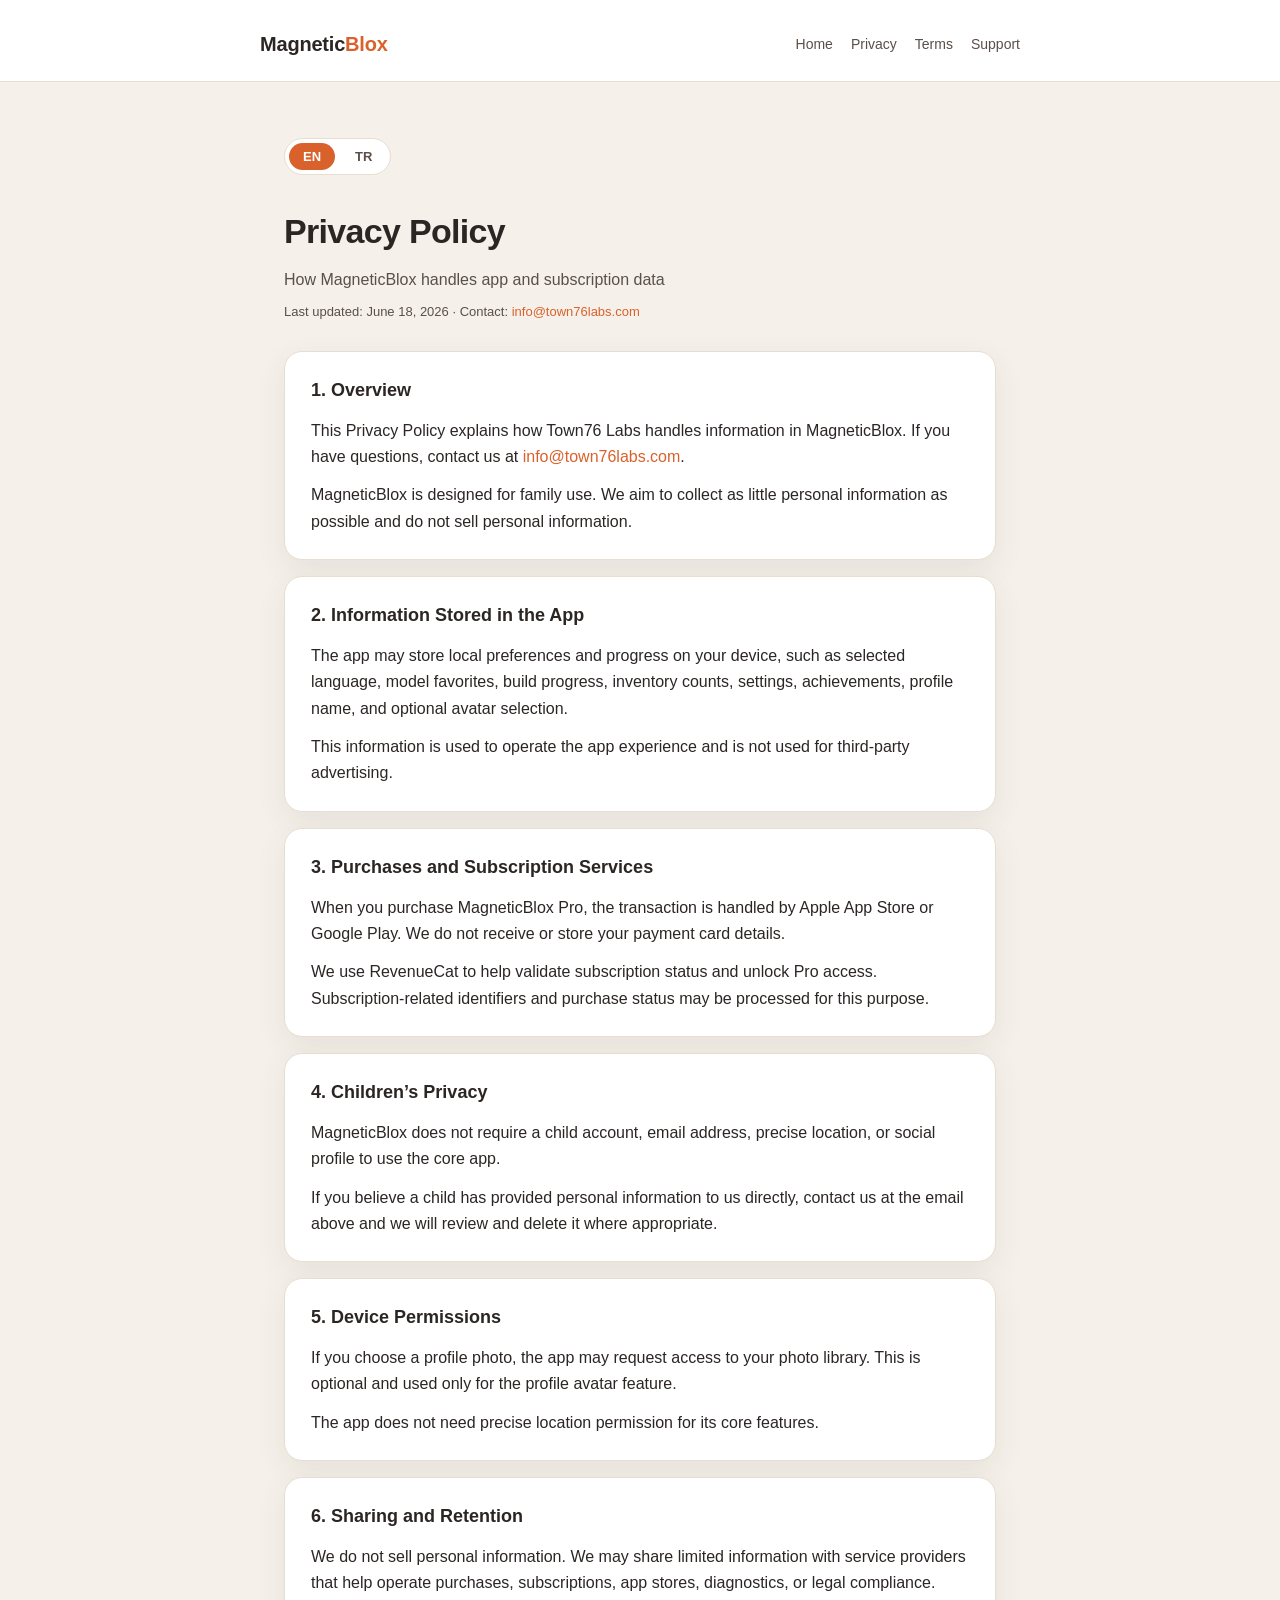
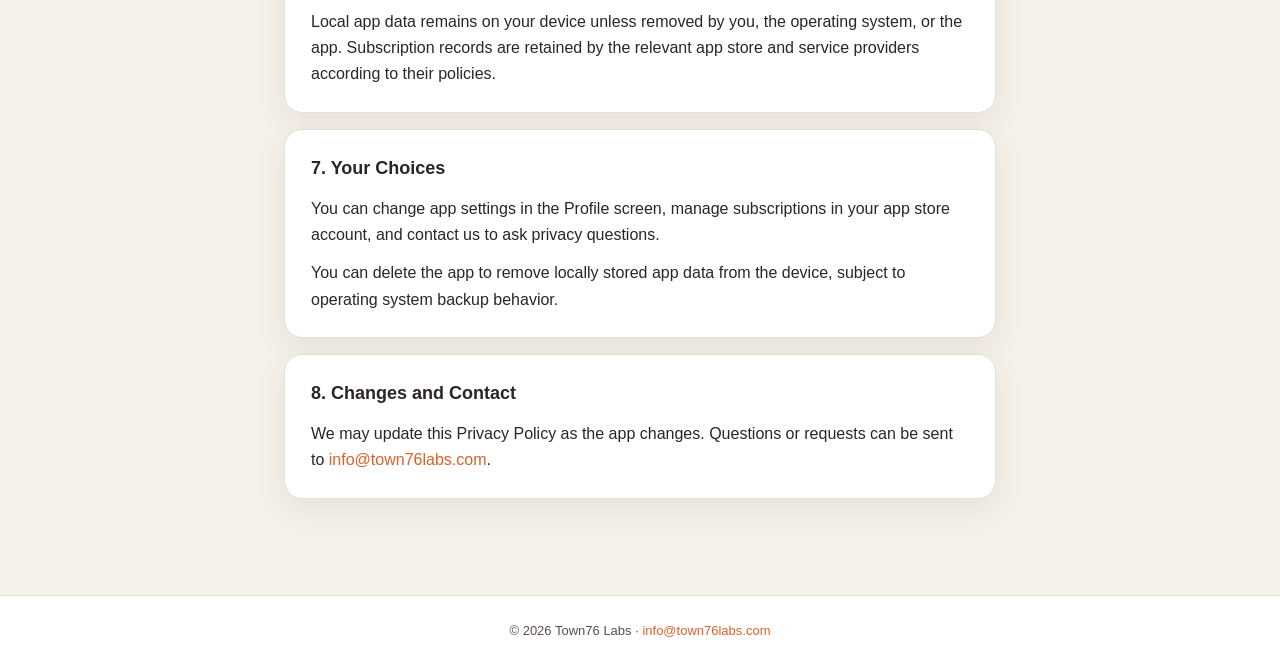
==== privacy/index.html @ 29a7c2a2 "Initial site: marketing landing, privacy, terms, support (EN/TR)" ====
<!doctype html>
<html lang="en">
<head>
  <meta charset="utf-8" />
  <meta name="viewport" content="width=device-width, initial-scale=1" />
  <title>Privacy Policy — MagneticBlox</title>
  <meta name="description" content="How MagneticBlox handles app and subscription data." />
  <link rel="stylesheet" href="../assets/styles.css" />
</head>
<body>
  <header class="site-header">
    <div class="site-header__inner">
      <div class="brand"><a href="../" style="color:inherit;text-decoration:none;">Magnetic<span>Blox</span></a></div>
      <nav class="site-nav">
        <a href="../">Home</a>
        <a href="../privacy/">Privacy</a>
        <a href="../terms/">Terms</a>
        <a href="../support/">Support</a>
      </nav>
    </div>
  </header>

  <main>
    <div class="lang-switch" role="tablist" aria-label="Language">
      <button type="button" data-lang="en">EN</button>
      <button type="button" data-lang="tr">TR</button>
    </div>

    <div class="lang-block active" data-lang="en">
      <h1>Privacy Policy</h1>
      <p class="subtitle">How MagneticBlox handles app and subscription data</p>
      <p class="meta">Last updated: June 18, 2026 · Contact: <a href="mailto:info@town76labs.com">info@town76labs.com</a></p>

      <section class="legal-section">
        <h2>1. Overview</h2>
        <p>This Privacy Policy explains how Town76 Labs handles information in MagneticBlox. If you have questions, contact us at <a href="mailto:info@town76labs.com">info@town76labs.com</a>.</p>
        <p>MagneticBlox is designed for family use. We aim to collect as little personal information as possible and do not sell personal information.</p>
      </section>

      <section class="legal-section">
        <h2>2. Information Stored in the App</h2>
        <p>The app may store local preferences and progress on your device, such as selected language, model favorites, build progress, inventory counts, settings, achievements, profile name, and optional avatar selection.</p>
        <p>This information is used to operate the app experience and is not used for third-party advertising.</p>
      </section>

      <section class="legal-section">
        <h2>3. Purchases and Subscription Services</h2>
        <p>When you purchase MagneticBlox Pro, the transaction is handled by Apple App Store or Google Play. We do not receive or store your payment card details.</p>
        <p>We use RevenueCat to help validate subscription status and unlock Pro access. Subscription-related identifiers and purchase status may be processed for this purpose.</p>
      </section>

      <section class="legal-section">
        <h2>4. Children&rsquo;s Privacy</h2>
        <p>MagneticBlox does not require a child account, email address, precise location, or social profile to use the core app.</p>
        <p>If you believe a child has provided personal information to us directly, contact us at the email above and we will review and delete it where appropriate.</p>
      </section>

      <section class="legal-section">
        <h2>5. Device Permissions</h2>
        <p>If you choose a profile photo, the app may request access to your photo library. This is optional and used only for the profile avatar feature.</p>
        <p>The app does not need precise location permission for its core features.</p>
      </section>

      <section class="legal-section">
        <h2>6. Sharing and Retention</h2>
        <p>We do not sell personal information. We may share limited information with service providers that help operate purchases, subscriptions, app stores, diagnostics, or legal compliance.</p>
        <p>Local app data remains on your device unless removed by you, the operating system, or the app. Subscription records are retained by the relevant app store and service providers according to their policies.</p>
      </section>

      <section class="legal-section">
        <h2>7. Your Choices</h2>
        <p>You can change app settings in the Profile screen, manage subscriptions in your app store account, and contact us to ask privacy questions.</p>
        <p>You can delete the app to remove locally stored app data from the device, subject to operating system backup behavior.</p>
      </section>

      <section class="legal-section">
        <h2>8. Changes and Contact</h2>
        <p>We may update this Privacy Policy as the app changes. Questions or requests can be sent to <a href="mailto:info@town76labs.com">info@town76labs.com</a>.</p>
      </section>
    </div>

    <div class="lang-block" data-lang="tr">
      <h1>Gizlilik Politikası</h1>
      <p class="subtitle">MagneticBlox uygulama ve abonelik verilerini nasıl ele alır</p>
      <p class="meta">Son güncelleme: 18 Haziran 2026 · İletişim: <a href="mailto:info@town76labs.com">info@town76labs.com</a></p>

      <section class="legal-section">
        <h2>1. Genel Bakış</h2>
        <p>Bu Gizlilik Politikası, Town76 Labs&rsquo;ın MagneticBlox içindeki bilgileri nasıl ele aldığını açıklar. Sorularınız için bize <a href="mailto:info@town76labs.com">info@town76labs.com</a> adresinden ulaşabilirsiniz.</p>
        <p>MagneticBlox aile kullanımı için tasarlanmıştır. Mümkün olduğunca az kişisel bilgi toplamayı hedefleriz ve kişisel bilgileri satmayız.</p>
      </section>

      <section class="legal-section">
        <h2>2. Uygulamada Saklanan Bilgiler</h2>
        <p>Uygulama; seçili dil, favori modeller, inşa ilerlemesi, envanter adetleri, ayarlar, başarımlar, profil adı ve isteğe bağlı avatar seçimi gibi tercih ve ilerleme bilgilerini cihazınızda yerel olarak saklayabilir.</p>
        <p>Bu bilgiler uygulama deneyimini çalıştırmak için kullanılır ve üçüncü taraf reklamcılık için kullanılmaz.</p>
      </section>

      <section class="legal-section">
        <h2>3. Satın Almalar ve Abonelik Hizmetleri</h2>
        <p>MagneticBlox Pro satın aldığınızda işlem Apple App Store veya Google Play tarafından yürütülür. Ödeme kartı bilgilerinizi almayız veya saklamayız.</p>
        <p>Abonelik durumunu doğrulamak ve Pro erişimini açmak için RevenueCat kullanırız. Bu amaçla abonelikle ilgili tanımlayıcılar ve satın alma durumu işlenebilir.</p>
      </section>

      <section class="legal-section">
        <h2>4. Çocukların Gizliliği</h2>
        <p>MagneticBlox, temel uygulama kullanımı için çocuk hesabı, e-posta adresi, hassas konum veya sosyal profil gerektirmez.</p>
        <p>Bir çocuğun doğrudan bize kişisel bilgi verdiğini düşünüyorsanız yukarıdaki e-posta adresinden bizimle iletişime geçin; uygun olduğunda inceleyip sileriz.</p>
      </section>

      <section class="legal-section">
        <h2>5. Cihaz İzinleri</h2>
        <p>Profil fotoğrafı seçerseniz uygulama fotoğraf kitaplığınıza erişim izni isteyebilir. Bu isteğe bağlıdır ve yalnızca profil avatarı özelliği için kullanılır.</p>
        <p>Uygulamanın temel özellikleri için hassas konum izni gerekmez.</p>
      </section>

      <section class="legal-section">
        <h2>6. Paylaşım ve Saklama</h2>
        <p>Kişisel bilgileri satmayız. Satın alma, abonelik, uygulama mağazası, tanılama veya hukuki uyumluluk süreçlerine yardımcı olan hizmet sağlayıcılarla sınırlı bilgi paylaşabiliriz.</p>
        <p>Yerel uygulama verileri siz, işletim sistemi veya uygulama kaldırmadıkça cihazınızda kalır. Abonelik kayıtları ilgili uygulama mağazası ve hizmet sağlayıcılar tarafından kendi politikalarına göre saklanır.</p>
      </section>

      <section class="legal-section">
        <h2>7. Seçimleriniz</h2>
        <p>Profil ekranından uygulama ayarlarını değiştirebilir, abonelikleri uygulama mağazası hesabınızdan yönetebilir ve gizlilik soruları için bizimle iletişime geçebilirsiniz.</p>
        <p>Uygulamayı silerek, işletim sistemi yedekleme davranışları saklı kalmak üzere, cihazda yerel olarak saklanan uygulama verilerini kaldırabilirsiniz.</p>
      </section>

      <section class="legal-section">
        <h2>8. Değişiklikler ve İletişim</h2>
        <p>Uygulama değiştikçe bu Gizlilik Politikasını güncelleyebiliriz. Sorularınızı veya taleplerinizi <a href="mailto:info@town76labs.com">info@town76labs.com</a> adresine gönderebilirsiniz.</p>
      </section>
    </div>
  </main>

  <footer>
    <div>© 2026 Town76 Labs · <a href="mailto:info@town76labs.com">info@town76labs.com</a></div>
  </footer>

  <script src="../assets/lang.js"></script>
</body>
</html>
---- assets/styles.css ----
:root {
  --bg: #f5f1ea;
  --surface: #ffffff;
  --ink: #2b2624;
  --ink-soft: #5a4f49;
  --accent: #d9612b;
  --accent-soft: #f4d6c4;
  --border: #e7ddd1;
  --radius: 18px;
  --shadow: 0 10px 30px rgba(60, 35, 20, 0.08);
  --max-width: 760px;
}

* { box-sizing: border-box; }

html, body {
  margin: 0;
  padding: 0;
  background: var(--bg);
  color: var(--ink);
  font-family: -apple-system, BlinkMacSystemFont, "Inter", "Segoe UI", Roboto, "Helvetica Neue", sans-serif;
  line-height: 1.65;
  -webkit-font-smoothing: antialiased;
}

a { color: var(--accent); text-decoration: none; }
a:hover { text-decoration: underline; }

header.site-header {
  padding: 28px 24px 20px;
  border-bottom: 1px solid var(--border);
  background: var(--surface);
}

.site-header__inner {
  max-width: var(--max-width);
  margin: 0 auto;
  display: flex;
  justify-content: space-between;
  align-items: center;
  flex-wrap: wrap;
  gap: 16px;
}

.brand {
  font-weight: 700;
  font-size: 20px;
  letter-spacing: -0.01em;
  color: var(--ink);
}

.brand span { color: var(--accent); }

nav.site-nav {
  display: flex;
  gap: 18px;
  flex-wrap: wrap;
}

nav.site-nav a {
  color: var(--ink-soft);
  font-weight: 500;
  font-size: 14px;
}

main {
  max-width: var(--max-width);
  margin: 0 auto;
  padding: 48px 24px 80px;
}

h1 {
  font-size: 34px;
  letter-spacing: -0.02em;
  margin: 0 0 8px;
}

.subtitle {
  color: var(--ink-soft);
  font-size: 16px;
  margin: 0 0 8px;
}

.meta {
  color: var(--ink-soft);
  font-size: 13px;
  margin: 0 0 28px;
}

.lang-switch {
  display: inline-flex;
  gap: 6px;
  background: var(--surface);
  padding: 4px;
  border-radius: 999px;
  border: 1px solid var(--border);
  margin: 8px 0 28px;
}

.lang-switch button {
  appearance: none;
  border: 0;
  background: transparent;
  padding: 6px 14px;
  border-radius: 999px;
  cursor: pointer;
  font-size: 13px;
  font-weight: 600;
  color: var(--ink-soft);
}

.lang-switch button.active {
  background: var(--accent);
  color: #fff;
}

section.legal-section {
  background: var(--surface);
  border: 1px solid var(--border);
  border-radius: var(--radius);
  padding: 24px 26px;
  margin: 0 0 16px;
  box-shadow: var(--shadow);
}

section.legal-section h2 {
  font-size: 18px;
  margin: 0 0 12px;
  color: var(--ink);
}

section.legal-section p {
  margin: 0 0 12px;
  color: var(--ink);
}

section.legal-section p:last-child { margin-bottom: 0; }

.lang-block { display: none; }
.lang-block.active { display: block; }

footer {
  border-top: 1px solid var(--border);
  padding: 24px;
  text-align: center;
  color: var(--ink-soft);
  font-size: 13px;
  background: var(--surface);
}

/* Landing page */
.hero {
  text-align: center;
  padding: 24px 0 8px;
}

.hero h1 {
  font-size: 44px;
  margin-bottom: 12px;
}

.hero p {
  font-size: 18px;
  color: var(--ink-soft);
  max-width: 540px;
  margin: 0 auto 20px;
}

.feature-grid {
  display: grid;
  grid-template-columns: repeat(auto-fit, minmax(220px, 1fr));
  gap: 14px;
  margin: 32px 0;
}

.feature {
  background: var(--surface);
  border: 1px solid var(--border);
  border-radius: var(--radius);
  padding: 20px;
  box-shadow: var(--shadow);
}

.feature h3 {
  font-size: 16px;
  margin: 0 0 6px;
  color: var(--accent);
}

.feature p {
  margin: 0;
  color: var(--ink-soft);
  font-size: 14px;
}

.cta-row {
  display: flex;
  gap: 12px;
  justify-content: center;
  flex-wrap: wrap;
  margin: 24px 0;
}

.cta {
  background: var(--accent);
  color: #fff;
  padding: 12px 22px;
  border-radius: 999px;
  font-weight: 600;
  font-size: 15px;
}

.cta.secondary {
  background: var(--accent-soft);
  color: var(--ink);
}

.support-card {
  background: var(--surface);
  border: 1px solid var(--border);
  border-radius: var(--radius);
  padding: 24px 26px;
  margin: 0 0 16px;
  box-shadow: var(--shadow);
}

.support-card h2 { margin: 0 0 8px; font-size: 18px; }
.support-card p { margin: 0 0 8px; color: var(--ink); }
.contact-email {
  display: inline-block;
  margin-top: 8px;
  font-weight: 600;
}

@media (max-width: 560px) {
  h1 { font-size: 28px; }
  .hero h1 { font-size: 34px; }
  main { padding: 32px 18px 64px; }
  section.legal-section { padding: 20px; }
}
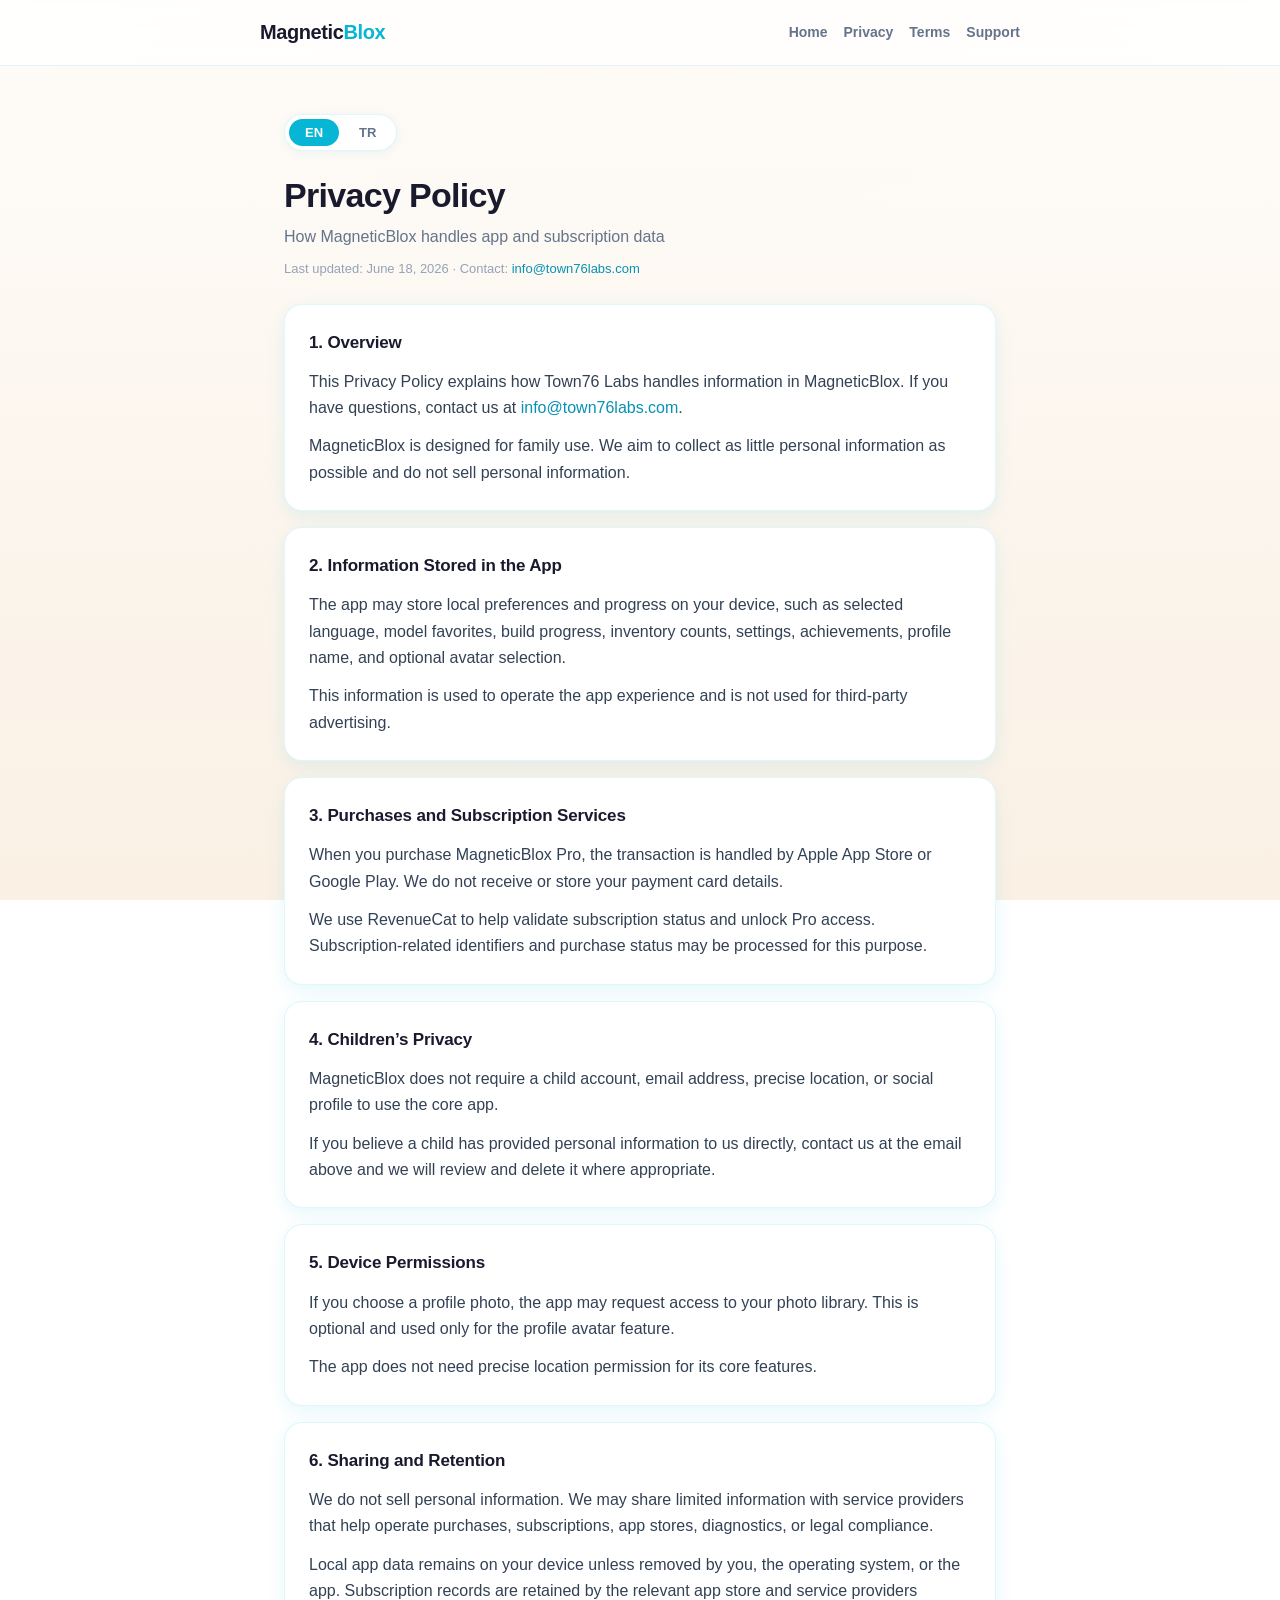
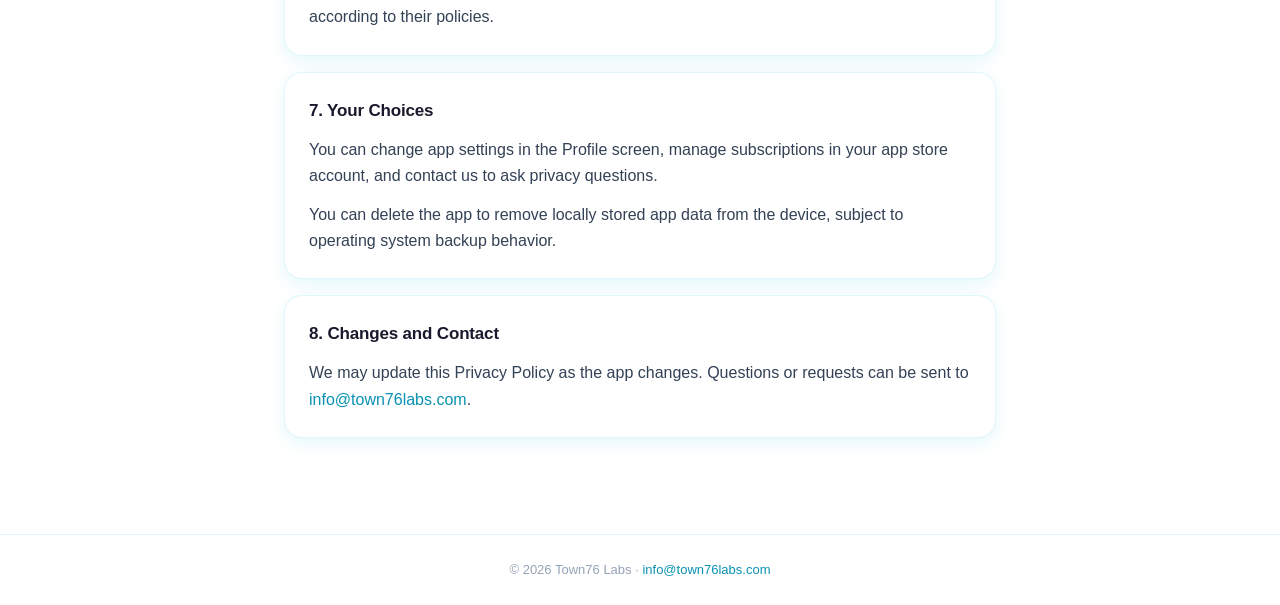
==== commit 45fbdba0: "Match app brand palette (teal) and unify vertical spacing rhythm" ====
--- a/privacy/index.html
+++ b/privacy/index.html
@@ -10,7 +10,7 @@
 <body>
   <header class="site-header">
     <div class="site-header__inner">
-      <div class="brand"><a href="../" style="color:inherit;text-decoration:none;">Magnetic<span>Blox</span></a></div>
+      <div class="brand"><a href="../">Magnetic<span>Blox</span></a></div>
       <nav class="site-nav">
         <a href="../">Home</a>
         <a href="../privacy/">Privacy</a>
@@ -27,9 +27,11 @@
     </div>
 
     <div class="lang-block active" data-lang="en">
-      <h1>Privacy Policy</h1>
-      <p class="subtitle">How MagneticBlox handles app and subscription data</p>
-      <p class="meta">Last updated: June 18, 2026 · Contact: <a href="mailto:info@town76labs.com">info@town76labs.com</a></p>
+      <header class="page-head">
+        <h1>Privacy Policy</h1>
+        <p class="subtitle">How MagneticBlox handles app and subscription data</p>
+        <p class="meta">Last updated: June 18, 2026 · Contact: <a href="mailto:info@town76labs.com">info@town76labs.com</a></p>
+      </header>
 
       <section class="legal-section">
         <h2>1. Overview</h2>
@@ -80,9 +82,11 @@
     </div>
 
     <div class="lang-block" data-lang="tr">
-      <h1>Gizlilik Politikası</h1>
-      <p class="subtitle">MagneticBlox uygulama ve abonelik verilerini nasıl ele alır</p>
-      <p class="meta">Son güncelleme: 18 Haziran 2026 · İletişim: <a href="mailto:info@town76labs.com">info@town76labs.com</a></p>
+      <header class="page-head">
+        <h1>Gizlilik Politikası</h1>
+        <p class="subtitle">MagneticBlox uygulama ve abonelik verilerini nasıl ele alır</p>
+        <p class="meta">Son güncelleme: 18 Haziran 2026 · İletişim: <a href="mailto:info@town76labs.com">info@town76labs.com</a></p>
+      </header>
 
       <section class="legal-section">
         <h2>1. Genel Bakış</h2>
--- a/assets/styles.css
+++ b/assets/styles.css
@@ -1,13 +1,39 @@
+/* MagneticBlox marketing & legal site
+   Palette matches the app: teal primary, warm cream background, deep navy text. */
+
 :root {
-  --bg: #f5f1ea;
-  --surface: #ffffff;
-  --ink: #2b2624;
-  --ink-soft: #5a4f49;
-  --accent: #d9612b;
-  --accent-soft: #f4d6c4;
-  --border: #e7ddd1;
+  /* Brand */
+  --primary: #06B6D4;
+  --primary-dark: #0891B2;
+  --primary-soft: rgba(6, 182, 212, 0.10);
+  --primary-soft-strong: rgba(6, 182, 212, 0.16);
+
+  /* Surface & text */
+  --bg-start: #FEFCF9;
+  --bg-mid: #FDF6ED;
+  --bg-end: #FAF0E4;
+  --surface: #FFFFFF;
+  --ink: #1A1A2E;
+  --ink-body: #334155;
+  --ink-soft: #64748B;
+  --ink-muted: #94A3B8;
+  --border: rgba(6, 182, 212, 0.12);
+
+  /* Shape */
   --radius: 18px;
-  --shadow: 0 10px 30px rgba(60, 35, 20, 0.08);
+  --radius-lg: 22px;
+  --radius-pill: 999px;
+  --shadow: 0 6px 18px rgba(6, 182, 212, 0.10);
+  --shadow-sm: 0 2px 8px rgba(6, 182, 212, 0.08);
+
+  /* Spacing (8px base) */
+  --s-1: 8px;
+  --s-2: 12px;
+  --s-3: 16px;
+  --s-4: 24px;
+  --s-5: 32px;
+  --s-6: 48px;
+
   --max-width: 760px;
 }
 
@@ -16,20 +42,31 @@
 html, body {
   margin: 0;
   padding: 0;
-  background: var(--bg);
+  background:
+    radial-gradient(1200px 600px at 50% -200px, var(--bg-mid), transparent 70%),
+    linear-gradient(180deg, var(--bg-start) 0%, var(--bg-end) 100%);
+  background-attachment: fixed;
   color: var(--ink);
   font-family: -apple-system, BlinkMacSystemFont, "Inter", "Segoe UI", Roboto, "Helvetica Neue", sans-serif;
   line-height: 1.65;
   -webkit-font-smoothing: antialiased;
-}
-
-a { color: var(--accent); text-decoration: none; }
+  min-height: 100vh;
+}
+
+a { color: var(--primary-dark); text-decoration: none; }
 a:hover { text-decoration: underline; }
 
+/* ── Header ───────────────────────────────────────────────────────────── */
+
 header.site-header {
-  padding: 28px 24px 20px;
+  padding: var(--s-3) var(--s-4);
+  background: rgba(255, 255, 255, 0.82);
+  backdrop-filter: saturate(160%) blur(10px);
+  -webkit-backdrop-filter: saturate(160%) blur(10px);
   border-bottom: 1px solid var(--border);
-  background: var(--surface);
+  position: sticky;
+  top: 0;
+  z-index: 10;
 }
 
 .site-header__inner {
@@ -39,152 +76,225 @@
   justify-content: space-between;
   align-items: center;
   flex-wrap: wrap;
-  gap: 16px;
+  gap: var(--s-2);
 }
 
 .brand {
-  font-weight: 700;
+  font-weight: 800;
   font-size: 20px;
-  letter-spacing: -0.01em;
+  letter-spacing: -0.02em;
   color: var(--ink);
 }
 
-.brand span { color: var(--accent); }
+.brand span { color: var(--primary); }
+.brand a { color: inherit; text-decoration: none; }
+.brand a:hover { text-decoration: none; }
 
 nav.site-nav {
   display: flex;
-  gap: 18px;
+  gap: var(--s-3);
   flex-wrap: wrap;
 }
 
 nav.site-nav a {
   color: var(--ink-soft);
-  font-weight: 500;
+  font-weight: 600;
   font-size: 14px;
 }
+
+nav.site-nav a:hover {
+  color: var(--primary-dark);
+  text-decoration: none;
+}
+
+/* ── Layout ───────────────────────────────────────────────────────────── */
 
 main {
   max-width: var(--max-width);
   margin: 0 auto;
-  padding: 48px 24px 80px;
-}
-
-h1 {
-  font-size: 34px;
-  letter-spacing: -0.02em;
-  margin: 0 0 8px;
-}
-
-.subtitle {
-  color: var(--ink-soft);
-  font-size: 16px;
-  margin: 0 0 8px;
-}
-
-.meta {
-  color: var(--ink-soft);
-  font-size: 13px;
-  margin: 0 0 28px;
-}
+  padding: var(--s-6) var(--s-4);
+}
+
+/* ── Language switch ──────────────────────────────────────────────────── */
 
 .lang-switch {
   display: inline-flex;
-  gap: 6px;
+  gap: 4px;
   background: var(--surface);
   padding: 4px;
-  border-radius: 999px;
+  border-radius: var(--radius-pill);
   border: 1px solid var(--border);
-  margin: 8px 0 28px;
+  box-shadow: var(--shadow-sm);
+  margin-bottom: var(--s-4);
 }
 
 .lang-switch button {
   appearance: none;
   border: 0;
   background: transparent;
-  padding: 6px 14px;
-  border-radius: 999px;
+  padding: 6px 16px;
+  border-radius: var(--radius-pill);
   cursor: pointer;
   font-size: 13px;
-  font-weight: 600;
-  color: var(--ink-soft);
-}
+  font-weight: 700;
+  color: var(--ink-soft);
+  transition: background 120ms ease, color 120ms ease;
+}
+
+.lang-switch button:hover { color: var(--primary-dark); }
 
 .lang-switch button.active {
-  background: var(--accent);
-  color: #fff;
-}
-
-section.legal-section {
+  background: var(--primary);
+  color: var(--surface);
+}
+
+.lang-block { display: none; }
+.lang-block.active { display: block; }
+
+/* ── Headings ─────────────────────────────────────────────────────────── */
+
+h1 {
+  font-size: 34px;
+  line-height: 1.2;
+  letter-spacing: -0.02em;
+  margin: 0 0 var(--s-1);
+  color: var(--ink);
+}
+
+.page-head {
+  margin: 0 0 var(--s-4);
+}
+
+.page-head > * { margin: 0; }
+.page-head h1 { margin-bottom: var(--s-1); }
+.page-head .subtitle { margin-bottom: var(--s-1); }
+.page-head .subtitle:last-child { margin-bottom: 0; }
+
+.subtitle {
+  color: var(--ink-soft);
+  font-size: 16px;
+}
+
+.meta {
+  color: var(--ink-muted);
+  font-size: 13px;
+}
+
+/* ── Cards (legal sections, support cards) ────────────────────────────── */
+
+section.legal-section,
+section.support-card {
   background: var(--surface);
   border: 1px solid var(--border);
   border-radius: var(--radius);
-  padding: 24px 26px;
-  margin: 0 0 16px;
+  padding: var(--s-4);
+  margin: 0 0 var(--s-3);
   box-shadow: var(--shadow);
 }
 
-section.legal-section h2 {
-  font-size: 18px;
-  margin: 0 0 12px;
+section.legal-section:last-child,
+section.support-card:last-child {
+  margin-bottom: 0;
+}
+
+section.legal-section h2,
+section.support-card h2 {
+  font-size: 17px;
+  font-weight: 700;
+  margin: 0 0 var(--s-2);
   color: var(--ink);
-}
-
-section.legal-section p {
-  margin: 0 0 12px;
-  color: var(--ink);
-}
-
-section.legal-section p:last-child { margin-bottom: 0; }
-
-.lang-block { display: none; }
-.lang-block.active { display: block; }
-
-footer {
-  border-top: 1px solid var(--border);
-  padding: 24px;
-  text-align: center;
-  color: var(--ink-soft);
-  font-size: 13px;
-  background: var(--surface);
-}
-
-/* Landing page */
+  letter-spacing: -0.01em;
+}
+
+section.legal-section p,
+section.support-card p {
+  margin: 0 0 var(--s-2);
+  color: var(--ink-body);
+}
+
+section.legal-section p:last-child,
+section.support-card p:last-child {
+  margin-bottom: 0;
+}
+
+.contact-email {
+  display: inline-block;
+  margin-top: var(--s-1);
+  font-weight: 700;
+  color: var(--primary-dark);
+}
+
+/* ── Landing hero ─────────────────────────────────────────────────────── */
+
 .hero {
   text-align: center;
-  padding: 24px 0 8px;
+  padding: var(--s-3) 0 0;
 }
 
 .hero h1 {
   font-size: 44px;
-  margin-bottom: 12px;
+  margin: 0 0 var(--s-2);
 }
 
 .hero p {
   font-size: 18px;
   color: var(--ink-soft);
   max-width: 540px;
-  margin: 0 auto 20px;
-}
+  margin: 0 auto var(--s-4);
+}
+
+.cta-row {
+  display: flex;
+  gap: var(--s-2);
+  justify-content: center;
+  flex-wrap: wrap;
+}
+
+.cta {
+  display: inline-flex;
+  align-items: center;
+  background: var(--primary);
+  color: var(--surface);
+  padding: 12px 22px;
+  border-radius: var(--radius-pill);
+  font-weight: 700;
+  font-size: 15px;
+  box-shadow: var(--shadow-sm);
+  transition: background 120ms ease, transform 120ms ease;
+}
+
+.cta:hover { background: var(--primary-dark); text-decoration: none; transform: translateY(-1px); }
+
+.cta.secondary {
+  background: var(--primary-soft);
+  color: var(--primary-dark);
+  box-shadow: none;
+}
+
+.cta.secondary:hover { background: var(--primary-soft-strong); }
+
+/* ── Feature grid ─────────────────────────────────────────────────────── */
 
 .feature-grid {
   display: grid;
   grid-template-columns: repeat(auto-fit, minmax(220px, 1fr));
-  gap: 14px;
-  margin: 32px 0;
+  gap: var(--s-3);
+  margin: var(--s-5) 0 0;
 }
 
 .feature {
   background: var(--surface);
   border: 1px solid var(--border);
   border-radius: var(--radius);
-  padding: 20px;
+  padding: var(--s-4);
   box-shadow: var(--shadow);
 }
 
 .feature h3 {
   font-size: 16px;
-  margin: 0 0 6px;
-  color: var(--accent);
+  font-weight: 700;
+  margin: 0 0 var(--s-1);
+  color: var(--primary-dark);
 }
 
 .feature p {
@@ -193,48 +303,39 @@
   font-size: 14px;
 }
 
-.cta-row {
-  display: flex;
-  gap: 12px;
-  justify-content: center;
-  flex-wrap: wrap;
-  margin: 24px 0;
-}
-
-.cta {
-  background: var(--accent);
-  color: #fff;
-  padding: 12px 22px;
-  border-radius: 999px;
-  font-weight: 600;
-  font-size: 15px;
-}
-
-.cta.secondary {
-  background: var(--accent-soft);
-  color: var(--ink);
-}
-
-.support-card {
-  background: var(--surface);
-  border: 1px solid var(--border);
-  border-radius: var(--radius);
-  padding: 24px 26px;
-  margin: 0 0 16px;
-  box-shadow: var(--shadow);
-}
-
-.support-card h2 { margin: 0 0 8px; font-size: 18px; }
-.support-card p { margin: 0 0 8px; color: var(--ink); }
-.contact-email {
-  display: inline-block;
-  margin-top: 8px;
-  font-weight: 600;
-}
+/* ── Footer ───────────────────────────────────────────────────────────── */
+
+footer {
+  border-top: 1px solid var(--border);
+  padding: var(--s-4);
+  text-align: center;
+  color: var(--ink-muted);
+  font-size: 13px;
+  background: rgba(255, 255, 255, 0.6);
+  margin-top: var(--s-6);
+}
+
+footer a { color: var(--primary-dark); }
+
+/* ── Responsive ───────────────────────────────────────────────────────── */
 
 @media (max-width: 560px) {
+  :root {
+    --s-4: 20px;
+    --s-5: 28px;
+    --s-6: 36px;
+  }
+
   h1 { font-size: 28px; }
   .hero h1 { font-size: 34px; }
-  main { padding: 32px 18px 64px; }
-  section.legal-section { padding: 20px; }
-}
+  .hero p { font-size: 16px; }
+
+  main { padding: var(--s-5) var(--s-3); }
+  header.site-header { padding: var(--s-2) var(--s-3); }
+
+  section.legal-section,
+  section.support-card,
+  .feature {
+    padding: 20px;
+  }
+}
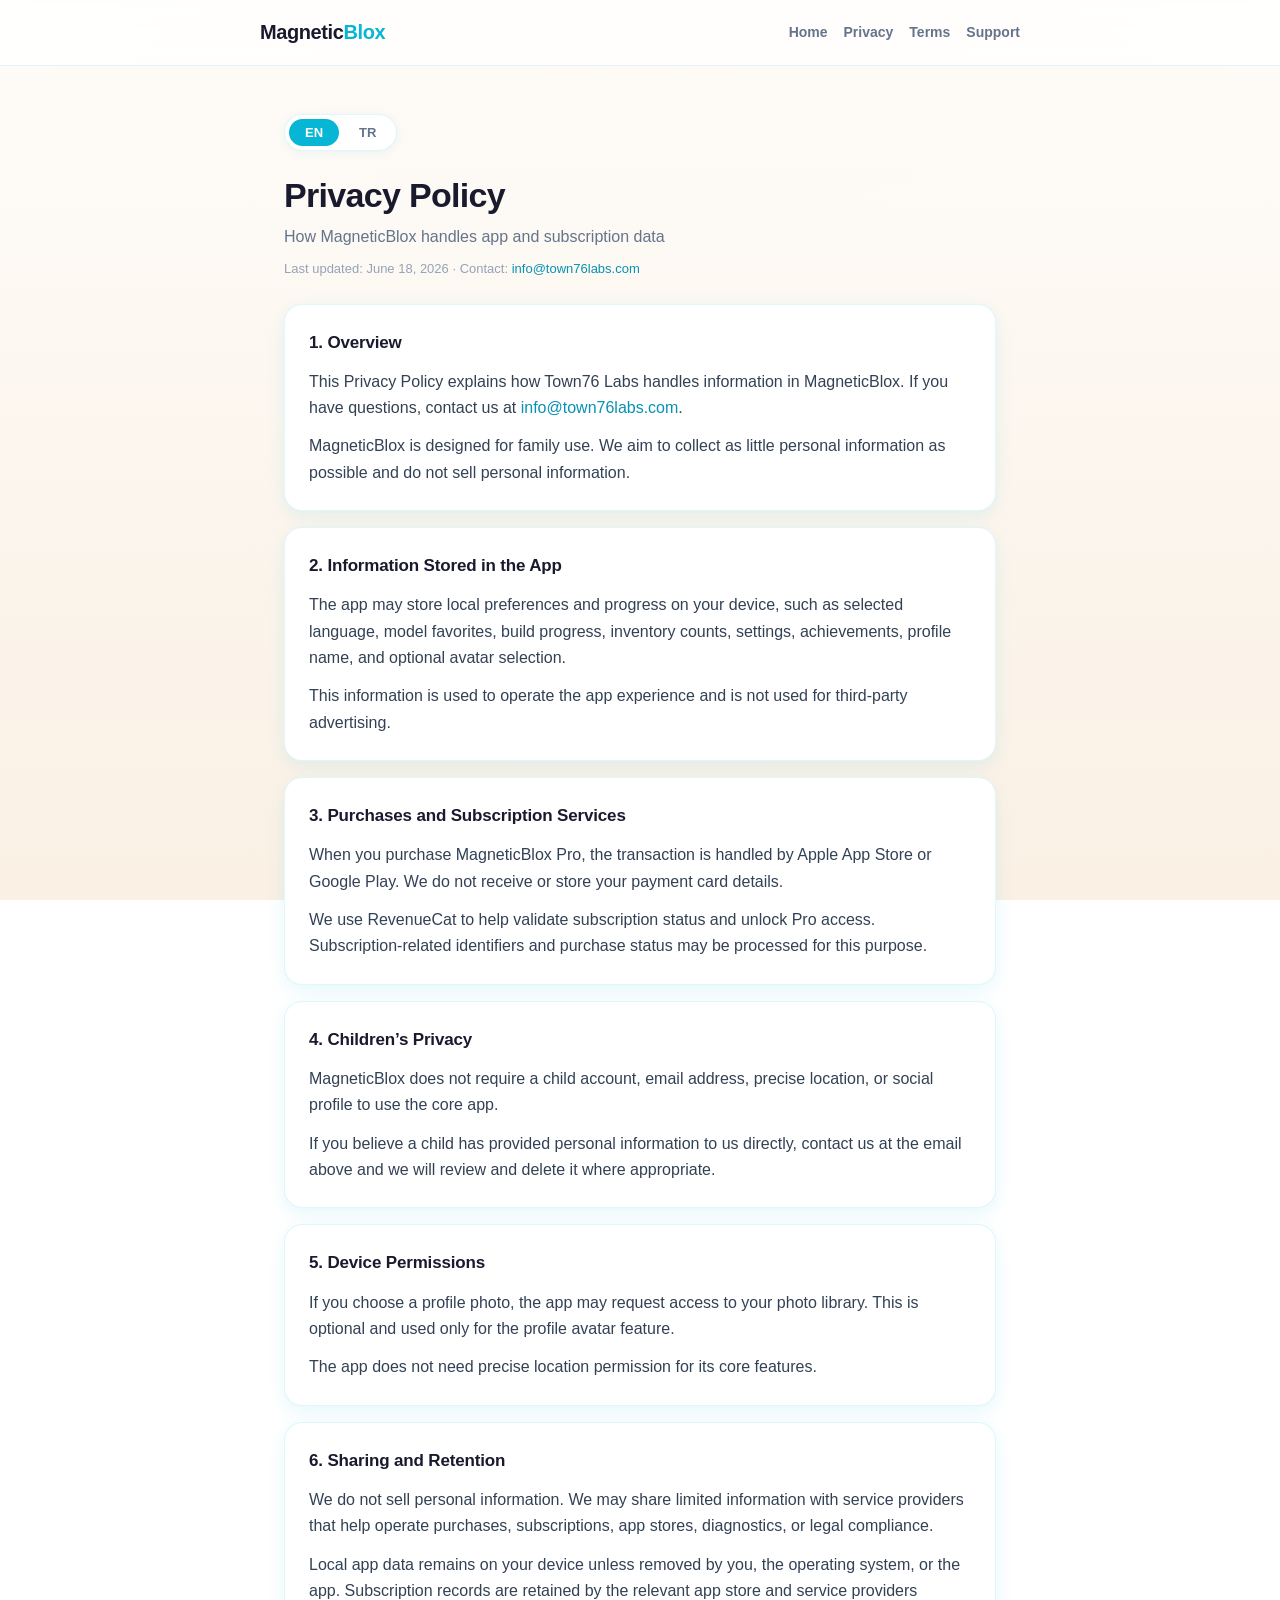
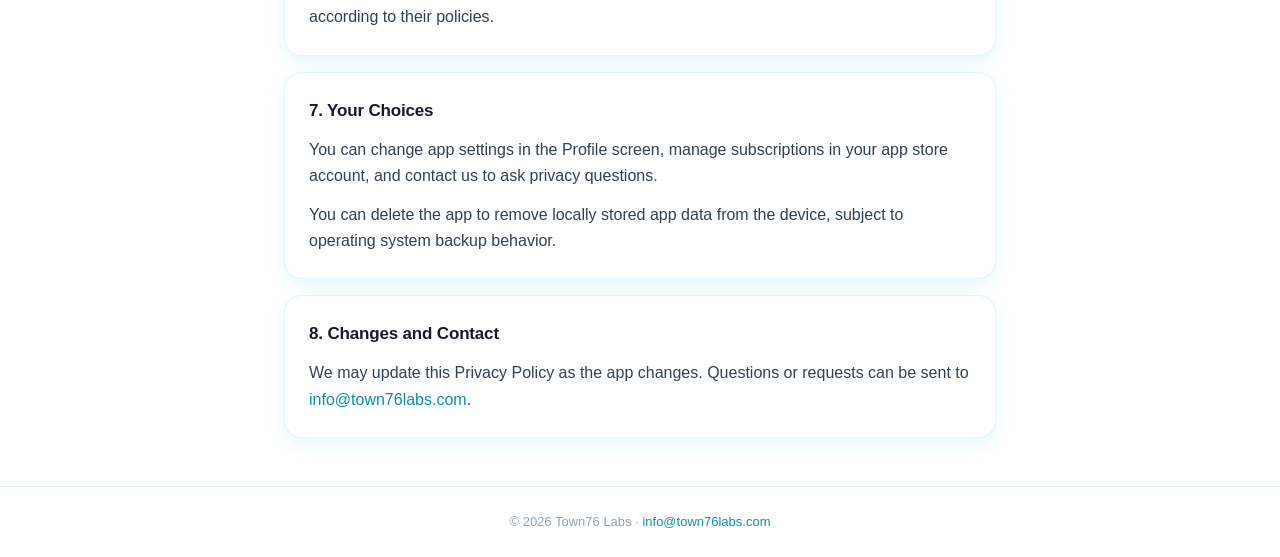
==== commit 096a870f: "Fix lang-block hiding feature grid; cache-bust assets" ====
--- a/privacy/index.html
+++ b/privacy/index.html
@@ -5,7 +5,7 @@
   <meta name="viewport" content="width=device-width, initial-scale=1" />
   <title>Privacy Policy — MagneticBlox</title>
   <meta name="description" content="How MagneticBlox handles app and subscription data." />
-  <link rel="stylesheet" href="../assets/styles.css" />
+  <link rel="stylesheet" href="../assets/styles.css?v=3" />
 </head>
 <body>
   <header class="site-header">
@@ -141,6 +141,6 @@
     <div>© 2026 Town76 Labs · <a href="mailto:info@town76labs.com">info@town76labs.com</a></div>
   </footer>
 
-  <script src="../assets/lang.js"></script>
+  <script src="../assets/lang.js?v=3"></script>
 </body>
 </html>
--- a/assets/styles.css
+++ b/assets/styles.css
@@ -148,8 +148,7 @@
   color: var(--surface);
 }
 
-.lang-block { display: none; }
-.lang-block.active { display: block; }
+.lang-block:not(.active) { display: none; }
 
 /* ── Headings ─────────────────────────────────────────────────────────── */
 
@@ -312,7 +311,6 @@
   color: var(--ink-muted);
   font-size: 13px;
   background: rgba(255, 255, 255, 0.6);
-  margin-top: var(--s-6);
 }
 
 footer a { color: var(--primary-dark); }
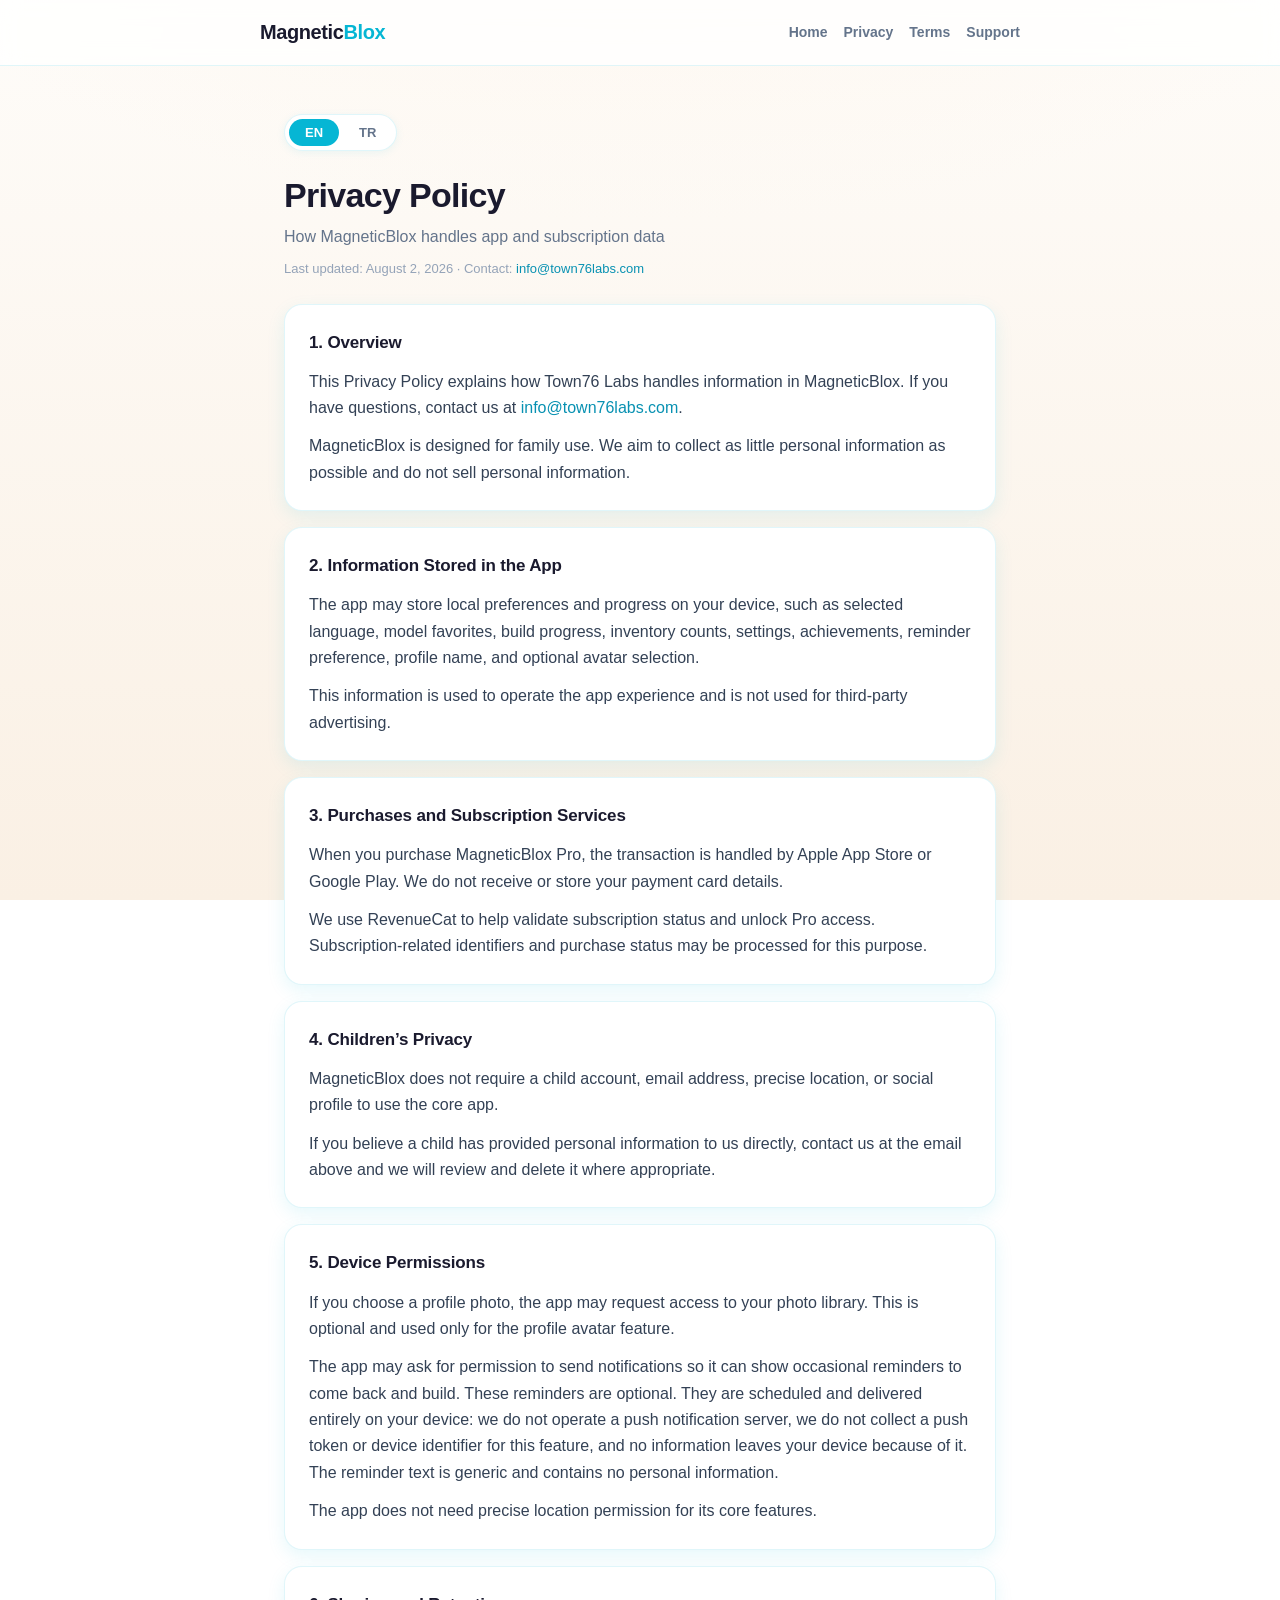
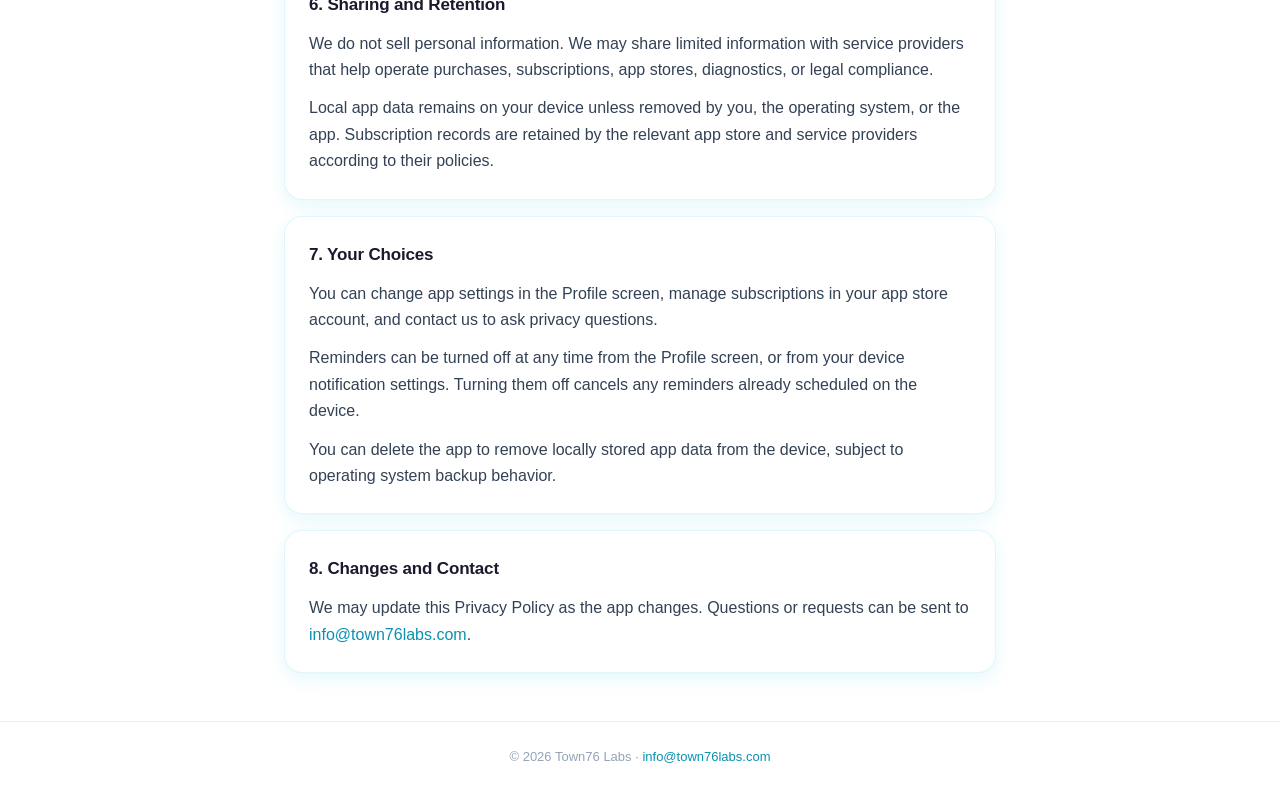
==== commit 17b66256: "Add notification disclosure to Privacy Policy and Terms MagneticBlox 1.1 introduces optional local b" ====
--- a/privacy/index.html
+++ b/privacy/index.html
@@ -30,7 +30,7 @@
       <header class="page-head">
         <h1>Privacy Policy</h1>
         <p class="subtitle">How MagneticBlox handles app and subscription data</p>
-        <p class="meta">Last updated: June 18, 2026 · Contact: <a href="mailto:info@town76labs.com">info@town76labs.com</a></p>
+        <p class="meta">Last updated: August 2, 2026 · Contact: <a href="mailto:info@town76labs.com">info@town76labs.com</a></p>
       </header>
 
       <section class="legal-section">
@@ -41,7 +41,7 @@
 
       <section class="legal-section">
         <h2>2. Information Stored in the App</h2>
-        <p>The app may store local preferences and progress on your device, such as selected language, model favorites, build progress, inventory counts, settings, achievements, profile name, and optional avatar selection.</p>
+        <p>The app may store local preferences and progress on your device, such as selected language, model favorites, build progress, inventory counts, settings, achievements, reminder preference, profile name, and optional avatar selection.</p>
         <p>This information is used to operate the app experience and is not used for third-party advertising.</p>
       </section>
 
@@ -60,6 +60,7 @@
       <section class="legal-section">
         <h2>5. Device Permissions</h2>
         <p>If you choose a profile photo, the app may request access to your photo library. This is optional and used only for the profile avatar feature.</p>
+        <p>The app may ask for permission to send notifications so it can show occasional reminders to come back and build. These reminders are optional. They are scheduled and delivered entirely on your device: we do not operate a push notification server, we do not collect a push token or device identifier for this feature, and no information leaves your device because of it. The reminder text is generic and contains no personal information.</p>
         <p>The app does not need precise location permission for its core features.</p>
       </section>
 
@@ -72,6 +73,7 @@
       <section class="legal-section">
         <h2>7. Your Choices</h2>
         <p>You can change app settings in the Profile screen, manage subscriptions in your app store account, and contact us to ask privacy questions.</p>
+        <p>Reminders can be turned off at any time from the Profile screen, or from your device notification settings. Turning them off cancels any reminders already scheduled on the device.</p>
         <p>You can delete the app to remove locally stored app data from the device, subject to operating system backup behavior.</p>
       </section>
 
@@ -85,7 +87,7 @@
       <header class="page-head">
         <h1>Gizlilik Politikası</h1>
         <p class="subtitle">MagneticBlox uygulama ve abonelik verilerini nasıl ele alır</p>
-        <p class="meta">Son güncelleme: 18 Haziran 2026 · İletişim: <a href="mailto:info@town76labs.com">info@town76labs.com</a></p>
+        <p class="meta">Son güncelleme: 2 Ağustos 2026 · İletişim: <a href="mailto:info@town76labs.com">info@town76labs.com</a></p>
       </header>
 
       <section class="legal-section">
@@ -96,7 +98,7 @@
 
       <section class="legal-section">
         <h2>2. Uygulamada Saklanan Bilgiler</h2>
-        <p>Uygulama; seçili dil, favori modeller, inşa ilerlemesi, envanter adetleri, ayarlar, başarımlar, profil adı ve isteğe bağlı avatar seçimi gibi tercih ve ilerleme bilgilerini cihazınızda yerel olarak saklayabilir.</p>
+        <p>Uygulama; seçili dil, favori modeller, inşa ilerlemesi, envanter adetleri, ayarlar, başarımlar, hatırlatma tercihi, profil adı ve isteğe bağlı avatar seçimi gibi tercih ve ilerleme bilgilerini cihazınızda yerel olarak saklayabilir.</p>
         <p>Bu bilgiler uygulama deneyimini çalıştırmak için kullanılır ve üçüncü taraf reklamcılık için kullanılmaz.</p>
       </section>
 
@@ -115,6 +117,7 @@
       <section class="legal-section">
         <h2>5. Cihaz İzinleri</h2>
         <p>Profil fotoğrafı seçerseniz uygulama fotoğraf kitaplığınıza erişim izni isteyebilir. Bu isteğe bağlıdır ve yalnızca profil avatarı özelliği için kullanılır.</p>
+        <p>Uygulama, ara sıra &ldquo;gel ve model yap&rdquo; hatırlatmaları gösterebilmek için bildirim gönderme izni isteyebilir. Bu hatırlatmalar isteğe bağlıdır. Tamamen cihazınızda planlanır ve cihazınızda gösterilir: push bildirim sunucusu işletmiyoruz, bu özellik için push jetonu veya cihaz tanımlayıcısı toplamıyoruz ve bu nedenle cihazınızdan hiçbir bilgi çıkmıyor. Hatırlatma metni geneldir ve kişisel bilgi içermez.</p>
         <p>Uygulamanın temel özellikleri için hassas konum izni gerekmez.</p>
       </section>
 
@@ -127,6 +130,7 @@
       <section class="legal-section">
         <h2>7. Seçimleriniz</h2>
         <p>Profil ekranından uygulama ayarlarını değiştirebilir, abonelikleri uygulama mağazası hesabınızdan yönetebilir ve gizlilik soruları için bizimle iletişime geçebilirsiniz.</p>
+        <p>Hatırlatmaları dilediğiniz zaman Profil ekranından veya cihazınızın bildirim ayarlarından kapatabilirsiniz. Kapattığınızda, cihazda daha önce planlanmış hatırlatmalar da iptal edilir.</p>
         <p>Uygulamayı silerek, işletim sistemi yedekleme davranışları saklı kalmak üzere, cihazda yerel olarak saklanan uygulama verilerini kaldırabilirsiniz.</p>
       </section>
 
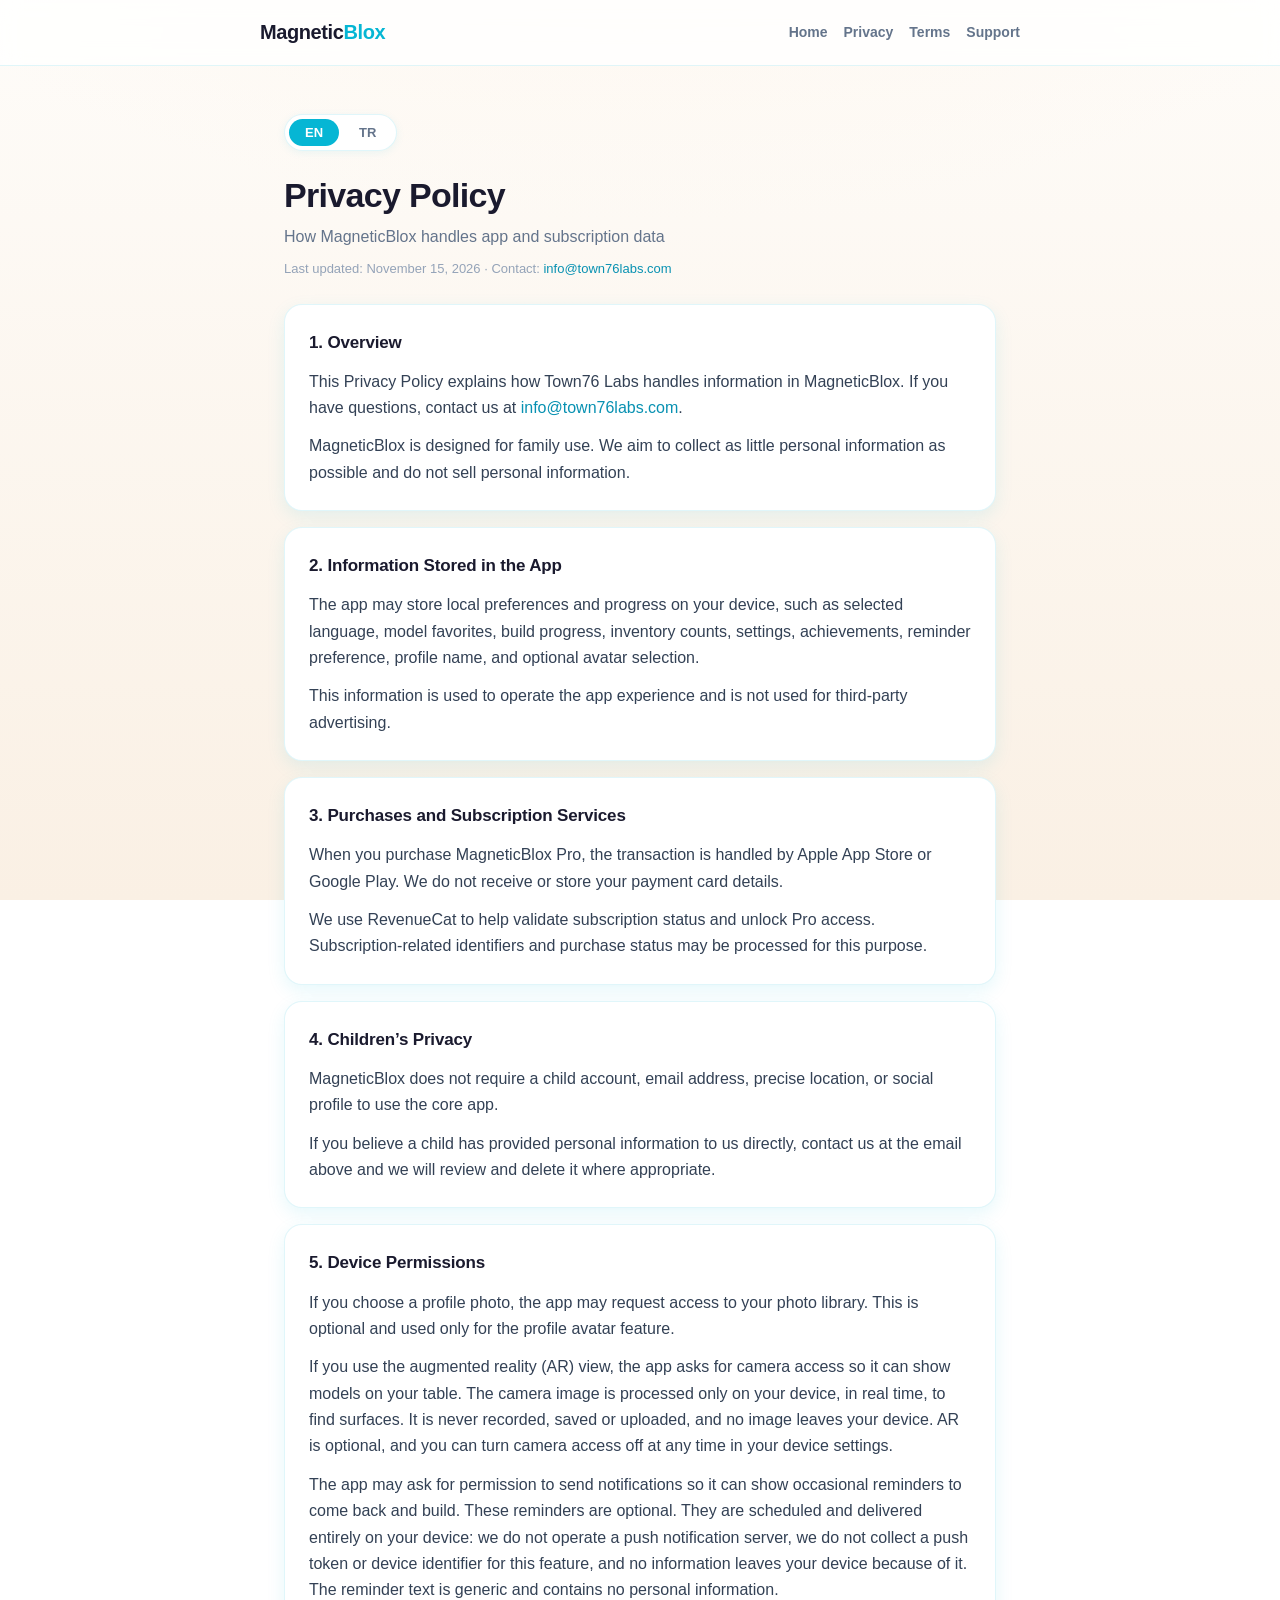
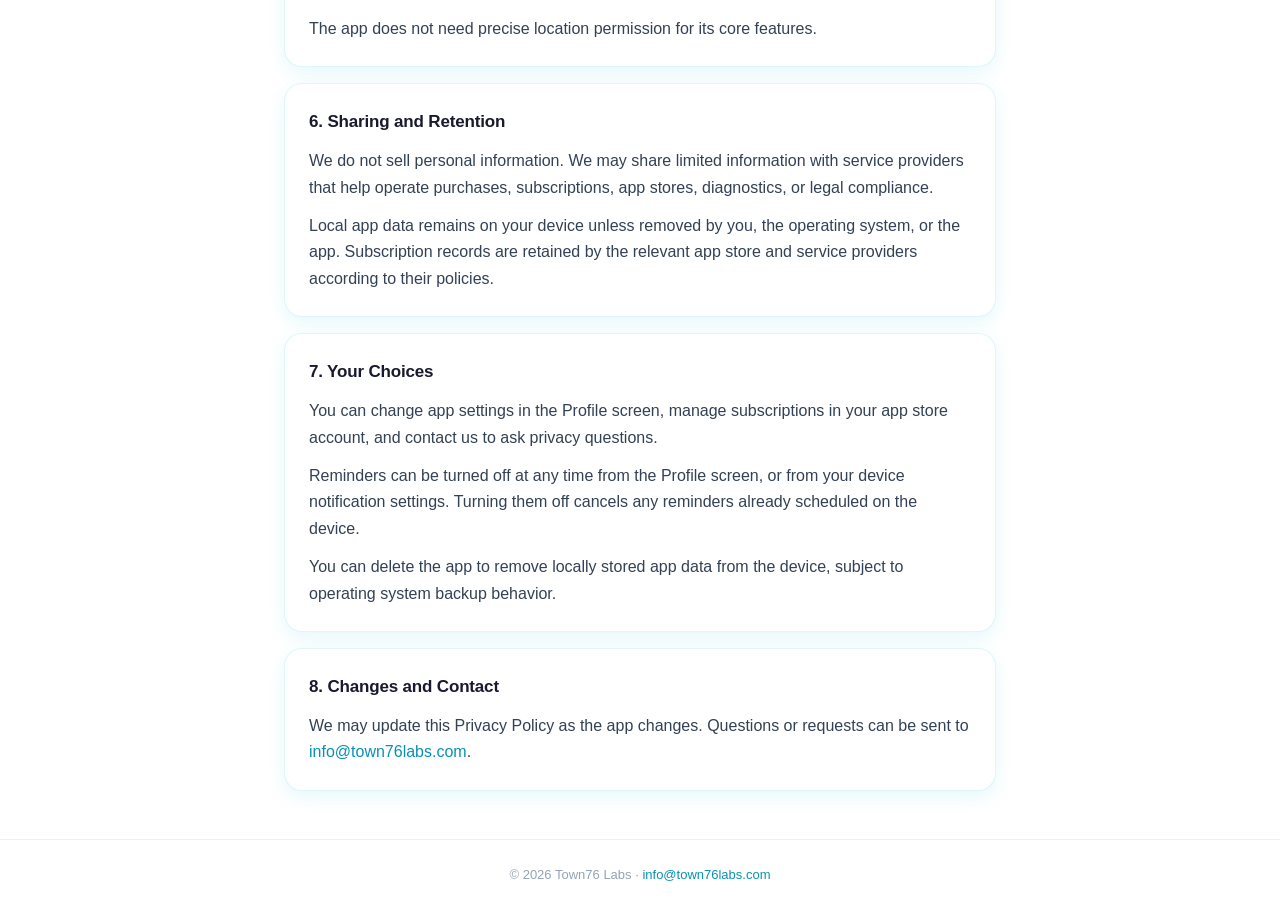
==== commit dbd34de4: "Privacy Policy: disclose camera use for the AR view MagneticBlox 1.6.0 adds an augmented reality vie" ====
--- a/privacy/index.html
+++ b/privacy/index.html
@@ -30,7 +30,7 @@
       <header class="page-head">
         <h1>Privacy Policy</h1>
         <p class="subtitle">How MagneticBlox handles app and subscription data</p>
-        <p class="meta">Last updated: August 2, 2026 · Contact: <a href="mailto:info@town76labs.com">info@town76labs.com</a></p>
+        <p class="meta">Last updated: November 15, 2026 · Contact: <a href="mailto:info@town76labs.com">info@town76labs.com</a></p>
       </header>
 
       <section class="legal-section">
@@ -60,6 +60,7 @@
       <section class="legal-section">
         <h2>5. Device Permissions</h2>
         <p>If you choose a profile photo, the app may request access to your photo library. This is optional and used only for the profile avatar feature.</p>
+        <p>If you use the augmented reality (AR) view, the app asks for camera access so it can show models on your table. The camera image is processed only on your device, in real time, to find surfaces. It is never recorded, saved or uploaded, and no image leaves your device. AR is optional, and you can turn camera access off at any time in your device settings.</p>
         <p>The app may ask for permission to send notifications so it can show occasional reminders to come back and build. These reminders are optional. They are scheduled and delivered entirely on your device: we do not operate a push notification server, we do not collect a push token or device identifier for this feature, and no information leaves your device because of it. The reminder text is generic and contains no personal information.</p>
         <p>The app does not need precise location permission for its core features.</p>
       </section>
@@ -87,7 +88,7 @@
       <header class="page-head">
         <h1>Gizlilik Politikası</h1>
         <p class="subtitle">MagneticBlox uygulama ve abonelik verilerini nasıl ele alır</p>
-        <p class="meta">Son güncelleme: 2 Ağustos 2026 · İletişim: <a href="mailto:info@town76labs.com">info@town76labs.com</a></p>
+        <p class="meta">Son güncelleme: 15 Kasım 2026 · İletişim: <a href="mailto:info@town76labs.com">info@town76labs.com</a></p>
       </header>
 
       <section class="legal-section">
@@ -117,6 +118,7 @@
       <section class="legal-section">
         <h2>5. Cihaz İzinleri</h2>
         <p>Profil fotoğrafı seçerseniz uygulama fotoğraf kitaplığınıza erişim izni isteyebilir. Bu isteğe bağlıdır ve yalnızca profil avatarı özelliği için kullanılır.</p>
+        <p>Artırılmış gerçeklik (AR) görünümünü kullanırsanız uygulama, modelleri masanızda gösterebilmek için kamera erişimi ister. Kamera görüntüsü yalnızca cihazınızda, yüzeyleri bulmak için anlık olarak işlenir. Görüntü kaydedilmez, saklanmaz veya yüklenmez; hiçbir görüntü cihazınızdan çıkmaz. AR isteğe bağlıdır; kamera erişimini dilediğiniz zaman cihaz ayarlarından kapatabilirsiniz.</p>
         <p>Uygulama, ara sıra &ldquo;gel ve model yap&rdquo; hatırlatmaları gösterebilmek için bildirim gönderme izni isteyebilir. Bu hatırlatmalar isteğe bağlıdır. Tamamen cihazınızda planlanır ve cihazınızda gösterilir: push bildirim sunucusu işletmiyoruz, bu özellik için push jetonu veya cihaz tanımlayıcısı toplamıyoruz ve bu nedenle cihazınızdan hiçbir bilgi çıkmıyor. Hatırlatma metni geneldir ve kişisel bilgi içermez.</p>
         <p>Uygulamanın temel özellikleri için hassas konum izni gerekmez.</p>
       </section>
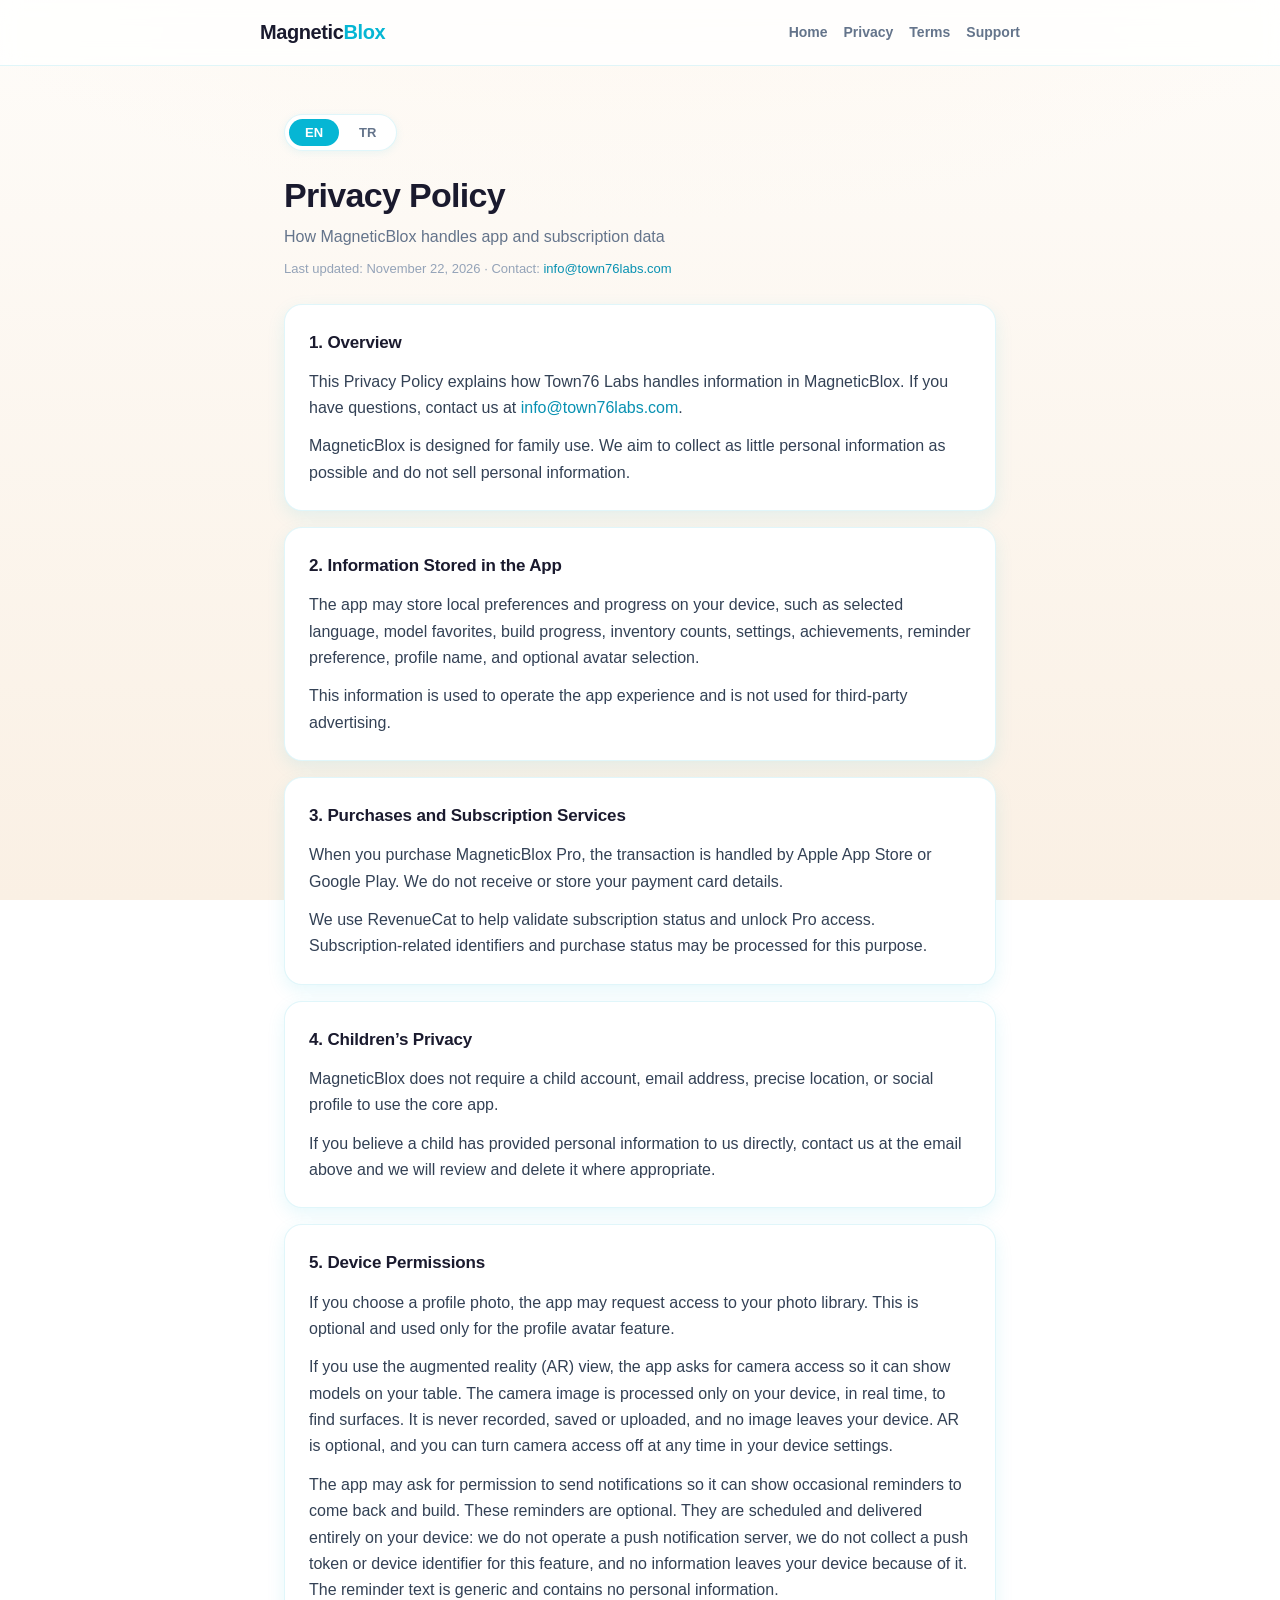
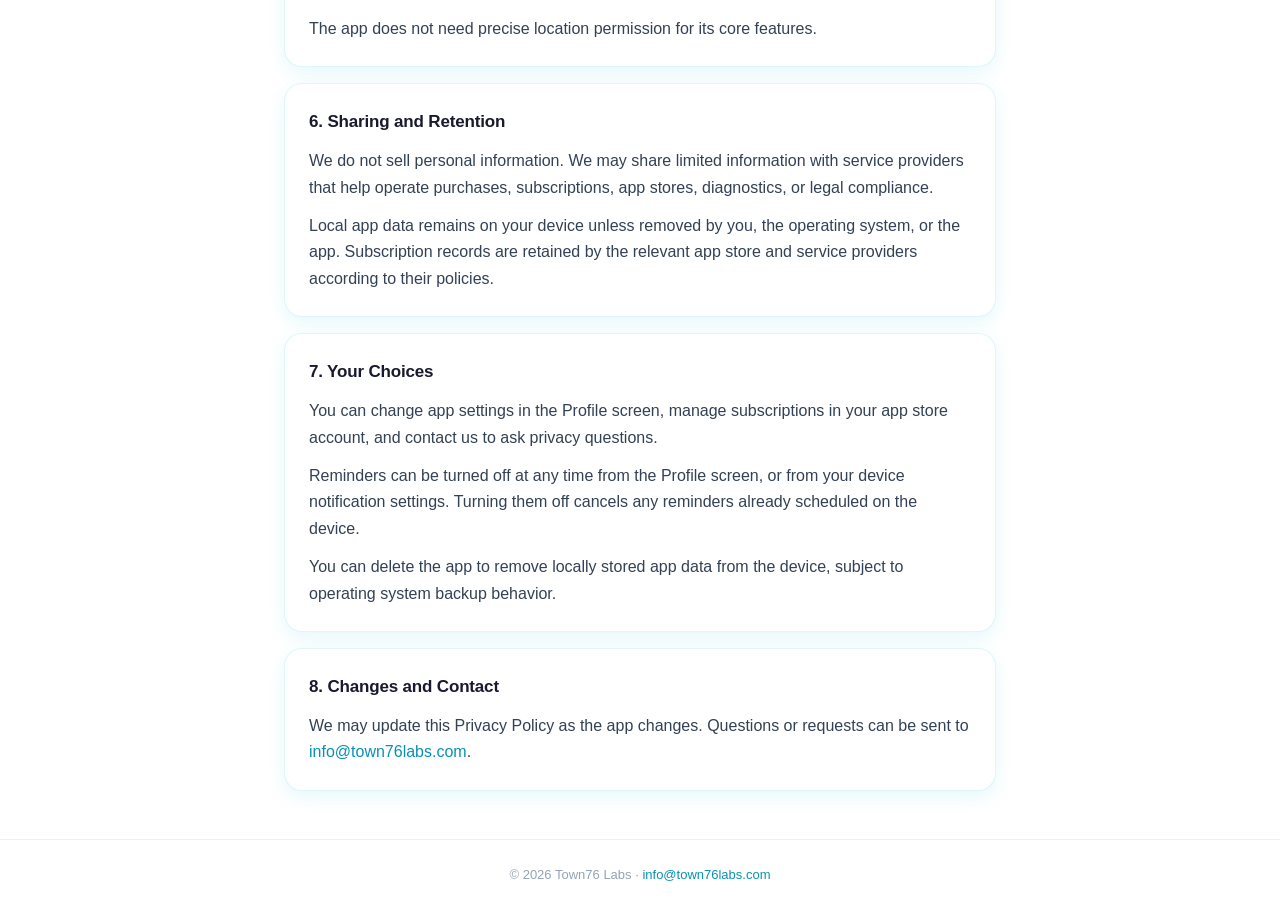
==== commit e5d78b5b: "Privacy Policy: date the camera update 22 November 2026 Matches the in-app policy shipped with the A" ====
--- a/privacy/index.html
+++ b/privacy/index.html
@@ -30,7 +30,7 @@
       <header class="page-head">
         <h1>Privacy Policy</h1>
         <p class="subtitle">How MagneticBlox handles app and subscription data</p>
-        <p class="meta">Last updated: November 15, 2026 · Contact: <a href="mailto:info@town76labs.com">info@town76labs.com</a></p>
+        <p class="meta">Last updated: November 22, 2026 · Contact: <a href="mailto:info@town76labs.com">info@town76labs.com</a></p>
       </header>
 
       <section class="legal-section">
@@ -88,7 +88,7 @@
       <header class="page-head">
         <h1>Gizlilik Politikası</h1>
         <p class="subtitle">MagneticBlox uygulama ve abonelik verilerini nasıl ele alır</p>
-        <p class="meta">Son güncelleme: 15 Kasım 2026 · İletişim: <a href="mailto:info@town76labs.com">info@town76labs.com</a></p>
+        <p class="meta">Son güncelleme: 22 Kasım 2026 · İletişim: <a href="mailto:info@town76labs.com">info@town76labs.com</a></p>
       </header>
 
       <section class="legal-section">
